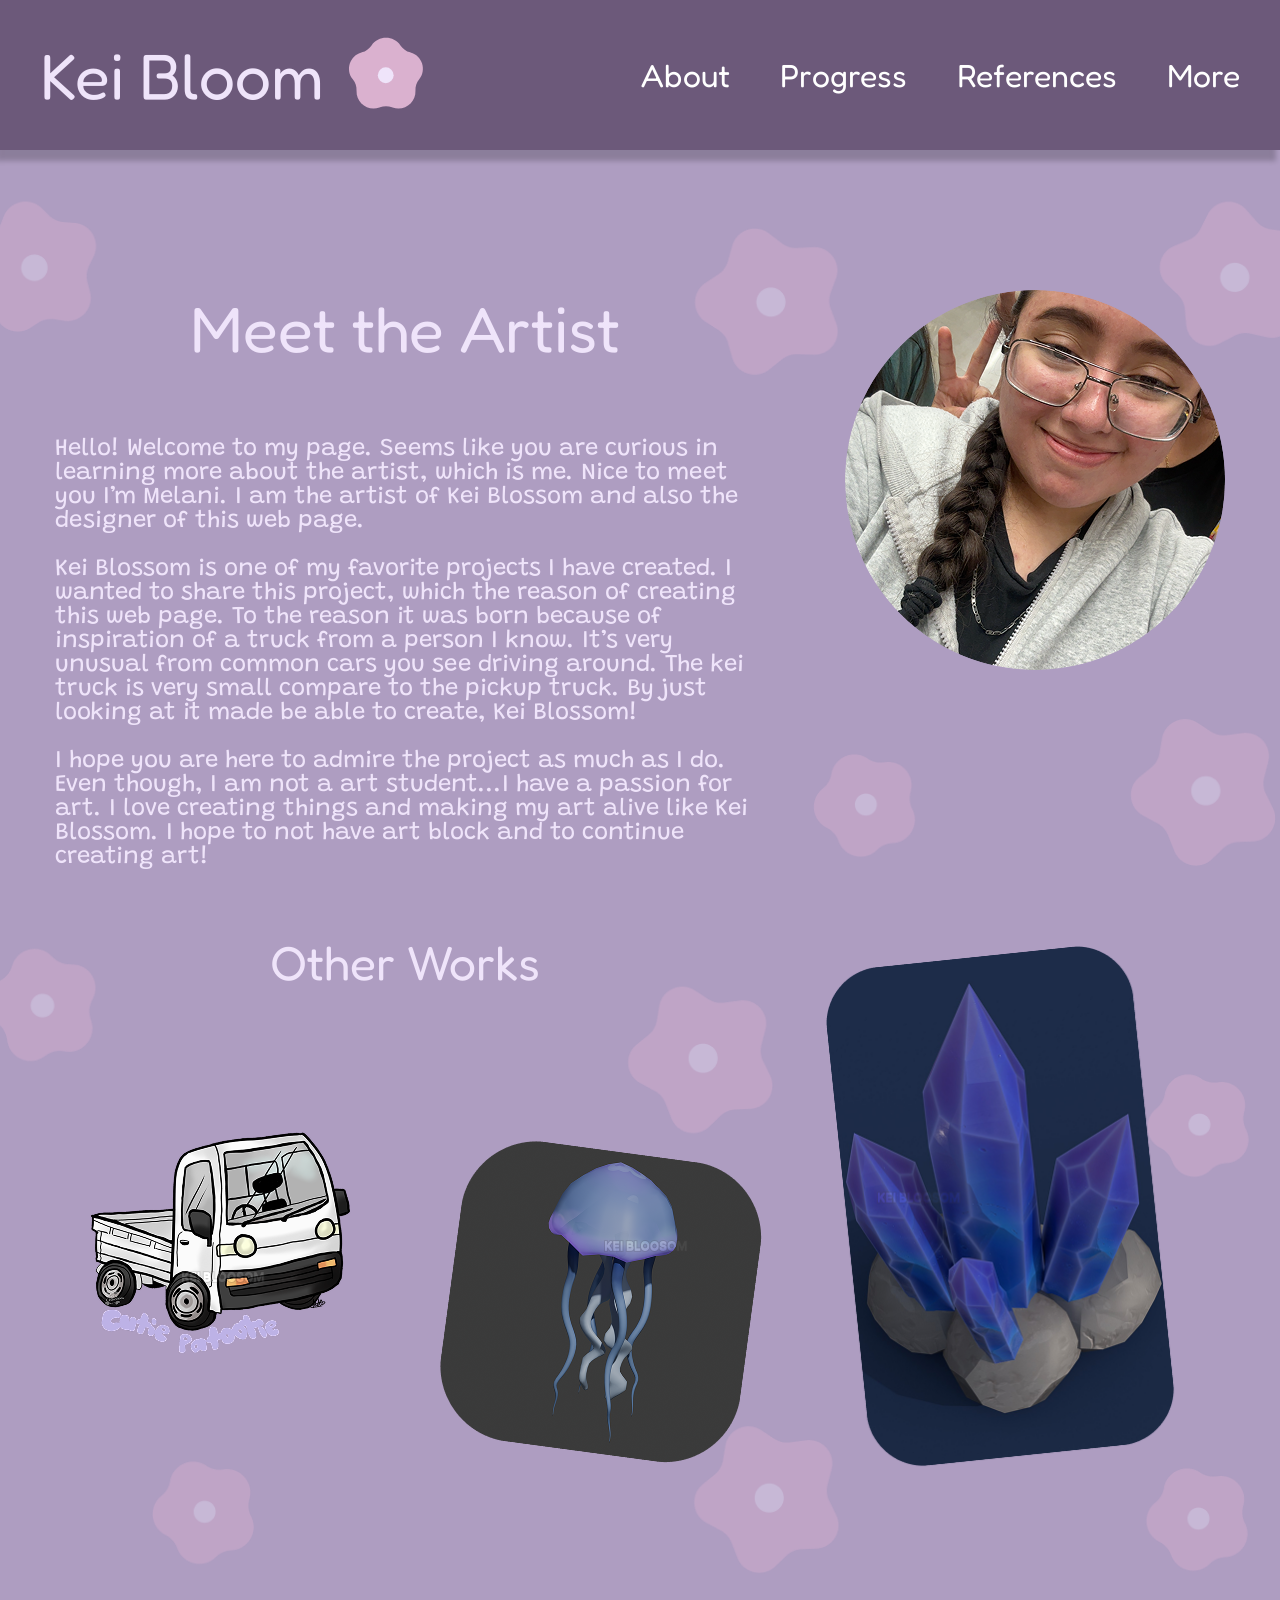
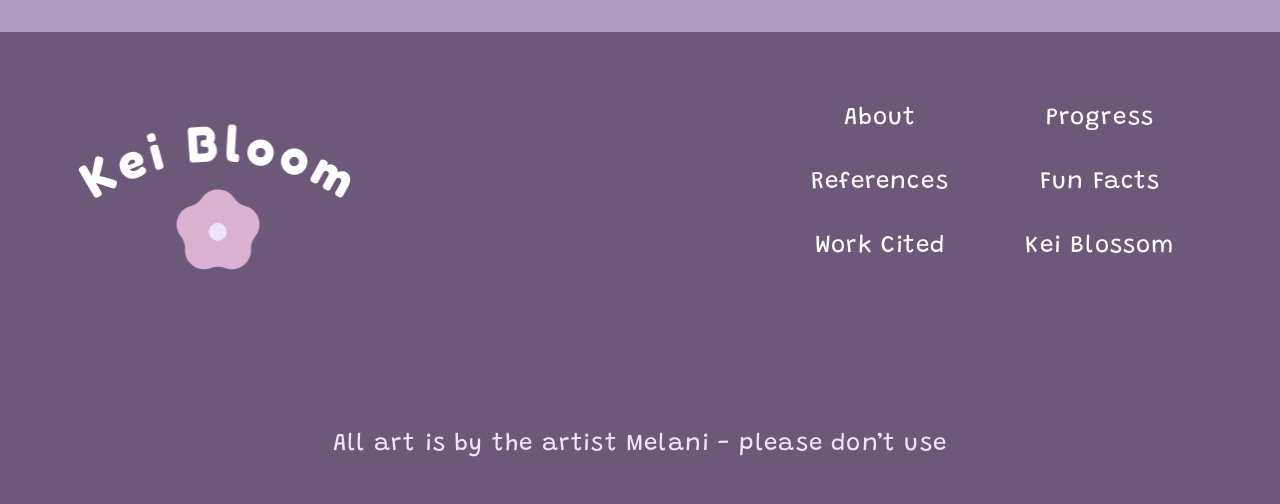
==== about.html @ 5686bc6e "about page" ====
<!DOCTYPE html>
<html lang="en">
<head>
  <meta charset="utf-8">
  <meta name="viewport" content="width=device-width, initial-scale=1">
  <title>About | Kei Bloom</title>
  <link rel="preconnect" href="https://fonts.googleapis.com">
  <link rel="preconnect" href="https://fonts.gstatic.com" crossorigin>
  <link href="https://fonts.googleapis.com/css2?family=Fredoka+One&family=Grandstander&display=swap" rel="stylesheet">
  <link rel="stylesheet" href="about.css">
</head>
<body>

  <header class="site-header">
    <a class="logo" href="index.html">
      <span class="logo-text">Kei Bloom</span>
      <img class="logo-flower" src="images/sakura.svg" alt="">
    </a>
    <nav>
      <ul class="main-nav">
        <li><a href="about.html">About</a></li>
        <li><a href="progress.html">Progress</a></li>
        <li><a href="references.html">References</a></li>
        <li><button class="more-button">More</button></li>
      </ul>
    </nav>
  </header>

  <main class="wallpaper">
    <article class="content">

      <section class="meet-artist">
        <div class="artist-text">
          <h1>Meet the Artist</h1>
          <p>Hello! Welcome to my page. Seems like you are curious in learning more about the artist, which is me. Nice to meet you I’m Melani. I am the artist of Kei Blossom and also the designer of this web page.</p>
          <p>Kei Blossom is one of my favorite projects I have created. I wanted to share this project, which the reason of creating this web page. To the reason it was born because of inspiration of a truck from a person I know. It’s very unusual from common cars you see driving around. The kei truck is very small compare to the pickup truck. By just looking at it made be able to create, Kei Blossom!</p>
          <p>I hope you are here to admire the project as much as I do. Even though, I am not a art student...I have a passion for art. I love creating things and making my art alive like Kei Blossom. I hope to not have art block and to continue creating art!</p>
        </div>
        <img class="artist-photo" src="images/artist.png" alt="Melani, the artist">
      </section>

      <section class="other-works">
        <h2>Other Works</h2>
        <div class="works-row">
          <img class="work-truck" src="images/drawing1.png" alt="Drawing of a white kei truck">
          <img class="work-jellyfish" src="images/jelly.png" alt="3D jellyfish">
          <img class="work-crystal" src="images/crystal.png" alt="3D blue crystals on rocks">
        </div>
      </section>

    </article>
  </main>

  <footer class="site-footer">
    <div class="footer-top">
      <img class="footer-logo" src="images/footer-logo.png" alt="Kei Bloom">
      <nav>
        <ul class="footer-nav">
          <li><a href="about.html">About</a></li>
          <li><a href="progress.html">Progress</a></li>
          <li><a href="references.html">References</a></li>
          <li><a href="fun-facts.html">Fun Facts</a></li>
          <li><a href="work-cited.html">Work Cited</a></li>
          <li><a href="index.html">Kei Blossom</a></li>
        </ul>
      </nav>
    </div>
    <p class="credit">All art is by the artist Melani - please don’t use</p>
  </footer>

</body>
</html>
---- about.css ----
/* ---------- Colors (from Figma) ---------- */
:root {
  --purple-dark: #6C597A;
  --purple-light: #AE9DC1;
  --bar-purple: #6c597a;
  --text-color: #EFE4FA;
  --white: #FFFFFF;
}

/* ---------- Page basics ---------- */
body {
  margin: 0;
  background-color: var(--purple-light);
  font-family: "Grandstander", sans-serif;
  font-size: 24px;
  /* letter-spacing: 1.2px; */
  color: var(--text-color);
}

a {
  color: var(--white);
  text-decoration: none;
}

ul {
  list-style: none;
  margin: 0;
  padding: 0;
}

h1,
h2 {
  margin: 0;
  font-family: "Fredoka One", sans-serif;
  font-weight: normal;
  color: var(--text-color);
}

h1 {
  font-size: 64px;
}

h2 {
  font-size: 48px;

}

/* ---------- Header ---------- */
.site-header {
  display: flex;
  justify-content: space-between;
  align-items: center;
  height: 150px;
  padding: 0 40px;
  background-color: var(--bar-purple);
  box-shadow: -4px 11px 5px rgba(0, 0, 0, 0.20);
}

.logo {
  display: flex;
  align-items: center;
  gap: 10px;
}

.logo-text {
  font-family: "Fredoka One", sans-serif;
  font-size: 64px;
  color: var(--text-color);
}

.logo-flower {
  width: 104px;
}

.main-nav {
  display: flex;
  gap: 50px;
}

.main-nav a,
.more-button {
  font-family: "Fredoka One", sans-serif;
  font-size: 32px;
  letter-spacing: 0;
  color: var(--white);
}

.more-button {
  padding: 0;
  border: none;
  background: none;
  cursor: pointer;
}

.main-nav a:hover {
    color: #DAB1CF;
}

/* ---------- Main area ---------- */
.wallpaper {
  background-image: url("images/about-wallpaper.png");
  background-size: cover;
  background-position: center top;
  padding: 140px 0 160px 0;
}

.content {
  width: 1170px;
  margin: 0 auto;
}

/* ---------- Meet the Artist ---------- */
.meet-artist {
  display: flex;
  justify-content: space-between;
  align-items: flex-start;
}

.artist-text {
  width: 700px;
}

.artist-text h1 {
  margin-bottom: 70px;
  text-align: center;
}

.artist-text p {
  margin: 0 0 24px 0;
}

.artist-photo {
  width: 380px;
  height: 380px;
  border-radius: 190px;
  object-fit: cover;
}

/* ---------- Other Works ---------- */
.other-works {
  margin-top: 40px;
}

.other-works h2 {
  width: 700px;
  margin-bottom: -50px;
  text-align: center;
}

.works-row {
  display: flex;
  align-items: flex-end;
  gap: 50px;
}

.work-truck {
  width: 326px;
  margin-bottom: 100px;
}

.work-jellyfish {
  width: 340px;
}

.work-crystal {
  width: 359px;
}

/* ---------- Footer ---------- */
.site-footer {
  height: 472px;
  background-color: var(--purple-dark);
}

.footer-top {
  display: flex;
  justify-content: space-between;
  align-items: center;
  height: 340px;
  padding: 0 70px;
}

.footer-logo {
  width: 297px;
}

.footer-nav {
  display: flex;
  flex-wrap: wrap;
  /* gap: 60px 50px; */
  width: 440px;
  letter-spacing: 1.2px;
}

.footer-nav li {
  width: 50%;
  margin-bottom: 40px;
  text-align: center;
}

.credit {
  margin-top: 60px;  
  font-size: 24px;
  letter-spacing: 1.2px;
  text-align: center;
}
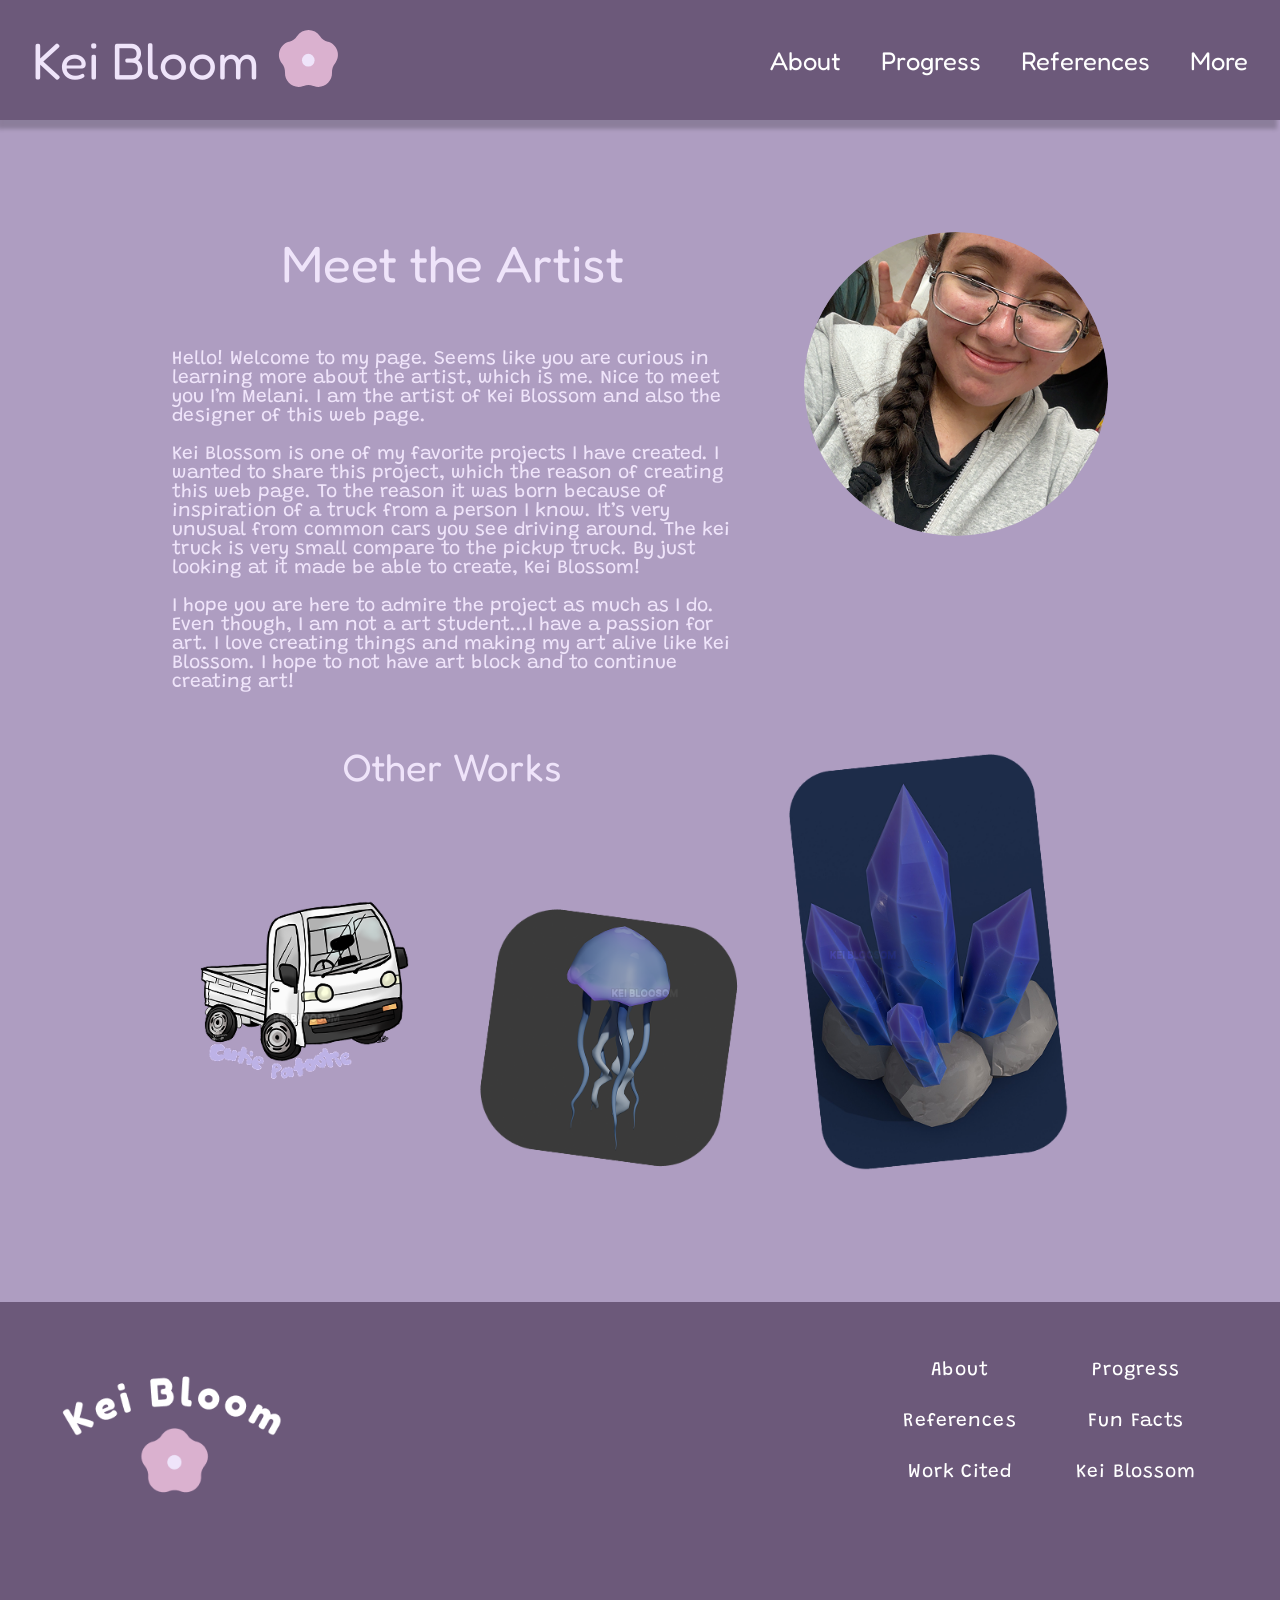
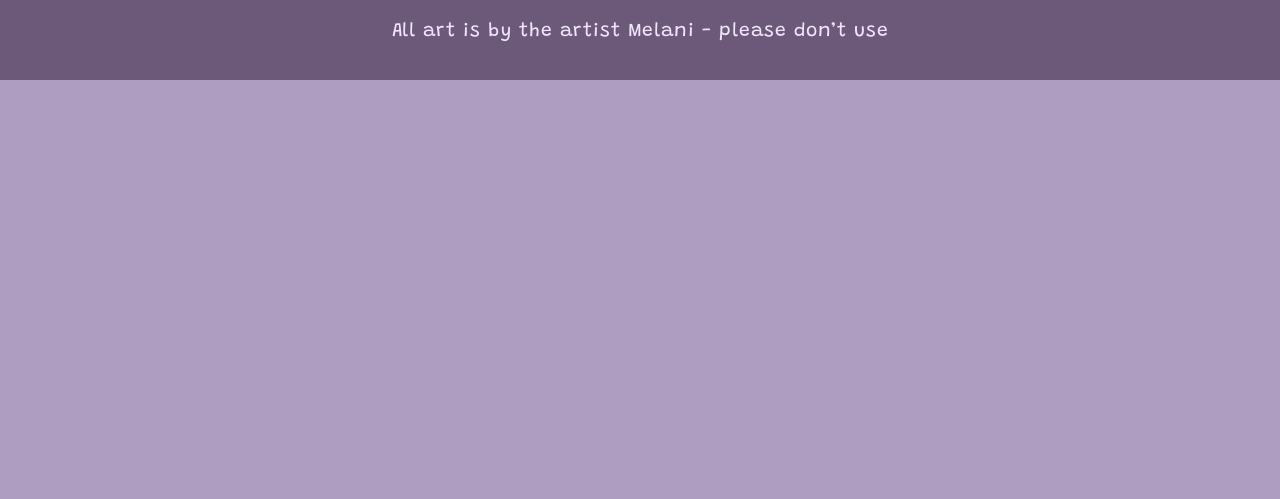
==== commit 77ef9609: "fun fact page" ====
--- a/about.html
+++ b/about.html
@@ -7,7 +7,7 @@
   <link rel="preconnect" href="https://fonts.googleapis.com">
   <link rel="preconnect" href="https://fonts.gstatic.com" crossorigin>
   <link href="https://fonts.googleapis.com/css2?family=Fredoka+One&family=Grandstander&display=swap" rel="stylesheet">
-  <link rel="stylesheet" href="about.css">
+  <link rel="stylesheet" href="CSS/about.css">
 </head>
 <body>
 
--- a/CSS/about.css
+++ b/CSS/about.css
@@ -0,0 +1,207 @@
+/* ---------- Colors (from Figma) ---------- */
+:root {
+  --purple-dark: #6C597A;
+  --purple-light: #AE9DC1;
+  --bar-purple: #6c597a;
+  --text-color: #EFE4FA;
+  --white: #FFFFFF;
+}
+
+/* ---------- Page basics ---------- */
+body {
+  zoom: 0.8;
+  margin: 0;
+  background-color: var(--purple-light);
+  font-family: "Grandstander", sans-serif;
+  font-size: 24px;
+  /* letter-spacing: 1.2px; */
+  color: var(--text-color);
+}
+
+a {
+  color: var(--white);
+  text-decoration: none;
+}
+
+ul {
+  list-style: none;
+  margin: 0;
+  padding: 0;
+}
+
+h1,
+h2 {
+  margin: 0;
+  font-family: "Fredoka One", sans-serif;
+  font-weight: normal;
+  color: var(--text-color);
+}
+
+h1 {
+  font-size: 64px;
+}
+
+h2 {
+  font-size: 48px;
+
+}
+
+/* ---------- Header ---------- */
+.site-header {
+  display: flex;
+  justify-content: space-between;
+  align-items: center;
+  height: 150px;
+  padding: 0 40px;
+  background-color: var(--bar-purple);
+  box-shadow: -4px 11px 5px rgba(0, 0, 0, 0.20);
+}
+
+.logo {
+  display: flex;
+  align-items: center;
+  gap: 10px;
+}
+
+.logo-text {
+  font-family: "Fredoka One", sans-serif;
+  font-size: 64px;
+  color: var(--text-color);
+}
+
+.logo-flower {
+  width: 104px;
+}
+
+.main-nav {
+  display: flex;
+  gap: 50px;
+}
+
+.main-nav a,
+.more-button {
+  font-family: "Fredoka One", sans-serif;
+  font-size: 32px;
+  letter-spacing: 0;
+  color: var(--white);
+}
+
+.more-button {
+  padding: 0;
+  border: none;
+  background: none;
+  cursor: pointer;
+}
+
+.main-nav a:hover {
+    color: #DAB1CF;
+}
+
+/* ---------- Main area ---------- */
+.wallpaper {
+  background-image: url("images/about-wallpaper.png");
+  background-size: cover;
+  background-position: center top;
+  padding: 140px 0 160px 0;
+}
+
+.content {
+  width: 1170px;
+  margin: 0 auto;
+}
+
+/* ---------- Meet the Artist ---------- */
+.meet-artist {
+  display: flex;
+  justify-content: space-between;
+  align-items: flex-start;
+}
+
+.artist-text {
+  width: 700px;
+}
+
+.artist-text h1 {
+  margin-bottom: 70px;
+  text-align: center;
+}
+
+.artist-text p {
+  margin: 0 0 24px 0;
+}
+
+.artist-photo {
+  width: 380px;
+  height: 380px;
+  border-radius: 190px;
+  object-fit: cover;
+}
+
+/* ---------- Other Works ---------- */
+.other-works {
+  margin-top: 40px;
+}
+
+.other-works h2 {
+  width: 700px;
+  margin-bottom: -50px;
+  text-align: center;
+}
+
+.works-row {
+  display: flex;
+  align-items: flex-end;
+  gap: 50px;
+}
+
+.work-truck {
+  width: 326px;
+  margin-bottom: 100px;
+}
+
+.work-jellyfish {
+  width: 340px;
+}
+
+.work-crystal {
+  width: 359px;
+}
+
+/* ---------- Footer ---------- */
+.site-footer {
+  height: 472px;
+  background-color: var(--purple-dark);
+}
+
+.footer-top {
+  display: flex;
+  justify-content: space-between;
+  align-items: center;
+  height: 340px;
+  padding: 0 70px;
+}
+
+.footer-logo {
+  width: 297px;
+}
+
+.footer-nav {
+  display: flex;
+  flex-wrap: wrap;
+  /* gap: 60px 50px; */
+  width: 440px;
+  letter-spacing: 1.2px;
+}
+
+.footer-nav li {
+  width: 50%;
+  margin-bottom: 40px;
+  text-align: center;
+}
+
+.credit {
+  margin-top: 60px;  
+  font-size: 24px;
+  letter-spacing: 1.2px;
+  text-align: center;
+}
